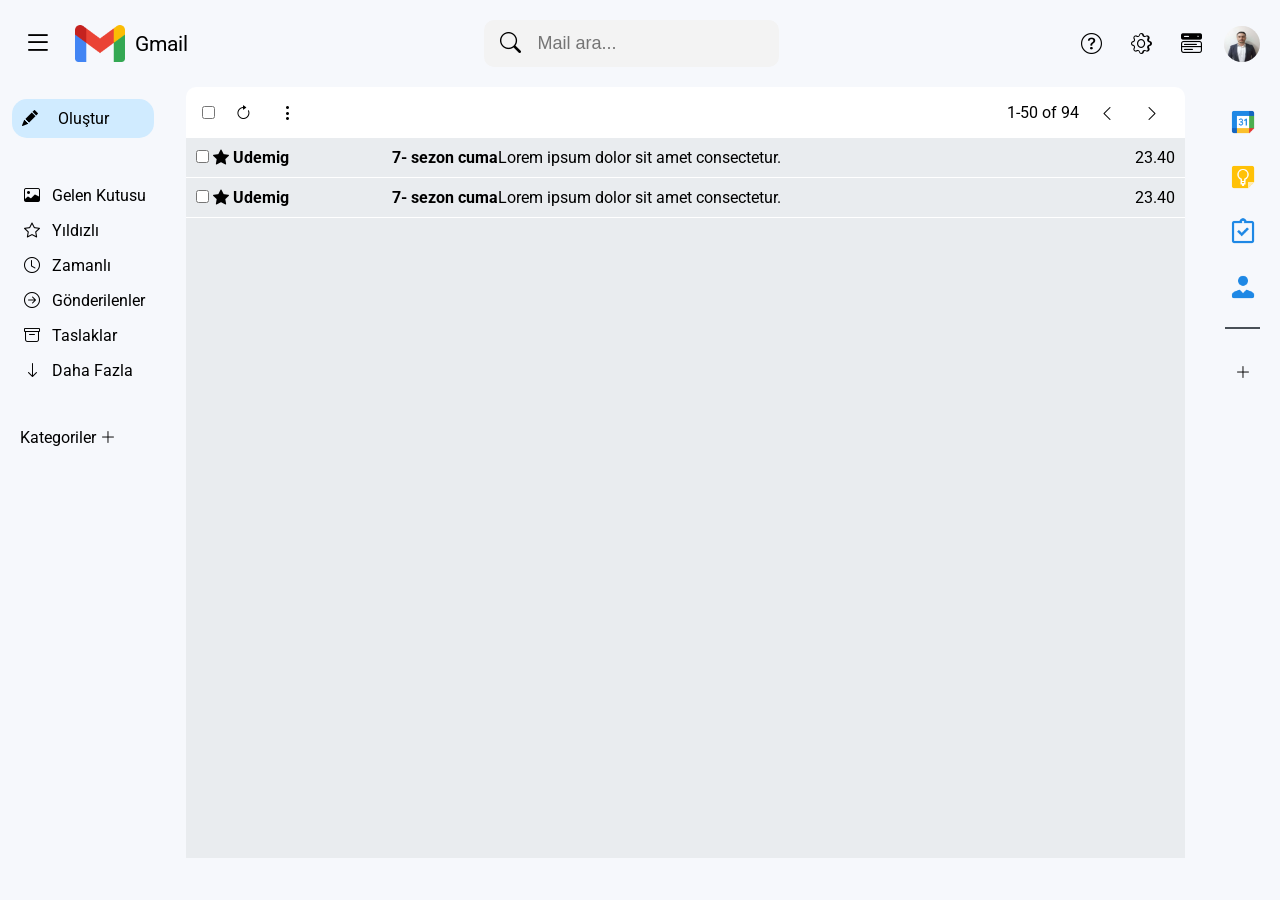
==== index.html @ 3d448de2 "first commit" ====
<!DOCTYPE html>
<html lang="en">

<head>
    <meta charset="UTF-8" />
    <meta name="viewport" content="width=device-width, initial-scale=1.0" />
    <link rel="stylesheet" href="https://cdn.jsdelivr.net/npm/bootstrap-icons@1.11.0/font/bootstrap-icons.css" />
    <link rel="stylesheet" href="styles/style.css" />
    <title>Gmail</title>
</head>

<body>
    <header>
        <div class="left">
            <div id="menu" class="icon">
                <i class="bi bi-list"></i>
            </div>
            <img src="/assets/gmail-logo.webp" alt="" />
            <span>Gmail</span>
        </div>

        <div class="middle">
            <form>
                <div class="icon">
                    <i class="bi bi-search"></i>
                </div>
                <input placeholder="Mail ara..." type="text" />
            </form>
        </div>

        <div class="right">
            <i class="bi bi-question-circle"></i>
            <i class="bi bi-gear"></i>
            <i class="bi bi-menu-button-wide-fill"></i>
            <img src="assets/man.jpg" />
        </div>
    </header>

    <section>
        <nav>
            <div class="create">
                <i class="bi bi-pencil-fill"></i>
                <span>Oluştur</span>
            </div>

            <ul class="categories">
                <!-- <li>
                    <i class="bi bi-image"></i>
                    <span>Gelen Kutusu</span>
                </li> -->
            </ul>

            <div class="bottom">
                <span>Kategoriler</span>
                <i class="bi bi-plus-lg"></i>
            </div>
        </nav>

        <main>
            <div class="top">
                <div class="left">
                    <input type="checkbox" />
                    <i class="bi bi-arrow-clockwise"></i>
                    <i class="bi bi-three-dots-vertical"></i>
                </div>
                <div class="right">
                    <p>1-50 of 94</p>
                    <i class="bi bi-chevron-left"></i>
                    <i class="bi bi-chevron-right"></i>
                </div>
            </div>
            <div class="mails">
                <div class="mail">
                    <div class="info">
                        <input type="checkbox" />
                        <i class="bi bi-star-fill"></i>
                        <b>Udemig</b>
                    </div>
                    <div class="content">
                        <p class="title">7- sezon cuma</p>
                        <p>Lorem ipsum dolor sit amet consectetur.</p>
                    </div>
                    <p class="time">23.40</p>
                </div>

                <div class="mail">
                    <div class="info">
                        <input type="checkbox" />
                        <i class="bi bi-star-fill"></i>
                        <b>Udemig</b>
                    </div>
                    <div class="content">
                        <p class="title">7- sezon cuma</p>
                        <p>Lorem ipsum dolor sit amet consectetur.</p>
                    </div>
                    <p class="time">23.40</p>
                </div>
            </div>
        </main>

        <aside>
            <img src="/assets/calendar-48.png" />
            <img src="/assets/keep-48.png" />
            <img src="/assets/task-48.png" />
            <img src="/assets/account-48.png" />
            <span></span>
            <i class="bi bi-plus-lg icon"></i>
        </aside>
    </section>

    <script type="module" src="main.js"></script>
</body>

</html>
---- styles/style.css ----
@import url("https://fonts.googleapis.com/css2?family=Roboto:wght@100;300;400;500;700;900&display=swap");
.between, main .top .right, main .top, header .right, header {
  display: flex;
  align-items: center;
  justify-content: space-between;
}

.icon, aside img, main .top i, header .right i {
  width: 35px;
  height: 35px;
  display: grid;
  place-items: center;
  border-radius: 50%;
  cursor: pointer;
  transition: background 0.3s;
}
.icon:hover, aside img:hover, main .top i:hover, header .right i:hover {
  background: #d8dbdd;
}

* {
  margin: 0;
  padding: 0;
  box-sizing: border-box;
}

body {
  font-family: "roboto";
  background: #f6f8fc;
}

header {
  padding: 20px;
  gap: 20px;
  font-size: 21px;
}
header .left {
  display: flex;
  align-items: center;
  gap: 10px;
}
header .left i {
  font-size: 29px;
}
header .left img {
  width: 50px;
  margin-left: 10px;
}
header .middle form {
  display: flex;
  background: rgb(243, 243, 243);
  padding: 6px 9px;
  gap: 10px;
  border-radius: 10px;
}
header .middle form input {
  border: none;
  outline: none;
  font-size: 18px;
  background: transparent;
}
@media (max-width: 750px) {
  header .middle {
    display: none;
  }
}
header .right {
  gap: 15px;
}
header .right img {
  border-radius: 50%;
  height: 36px;
  width: 36px;
}

section {
  display: flex;
  gap: 20px;
}

nav {
  display: flex;
  flex-direction: column;
  padding: 12px;
  gap: 40px;
}
nav .create {
  background: #d0ebff;
  border-radius: 15px;
  padding: 10px;
  display: flex;
  gap: 20px;
  cursor: pointer;
  transition: box-shadow 0.3s;
}
nav .create:hover {
  box-shadow: 2px 2px 10px gray;
}
nav ul {
  display: grid;
  font-size: 16px;
}
nav ul li {
  padding: 8px;
  margin-left: 4px;
  display: flex;
  gap: 12px;
  border-radius: 0 20px 20px 0;
  cursor: pointer;
}
nav ul li:hover {
  background: #d0ebff;
}
nav ul li i, nav ul li span {
  pointer-events: none;
}
nav .active {
  background: #d0ebff;
}
nav .bottom {
  margin-left: 8px;
  gap: 5px;
}

.hide span {
  display: none;
}

main {
  flex-grow: 1;
}
main .top {
  background: white;
  border-radius: 10px 10px 0 0;
  padding: 8px 16px;
}
main .top .left {
  display: flex;
  gap: 10px;
}
main .top .right {
  gap: 10px;
}
main .mails {
  height: 80vh;
  background: #e9ecef;
}

.mail {
  display: grid;
  align-items: center;
  justify-content: space-between;
  grid-template-columns: 1fr 3fr 1fr;
  font-size: 16px;
  padding: 10px;
  border-bottom: 1px solid white;
}
.mail .content {
  display: flex;
}
.mail .content .title {
  font-weight: bold;
}
.mail .time {
  text-align: end;
}

aside {
  display: flex;
  flex-direction: column;
  align-items: center;
  gap: 25px;
  padding: 20px;
}
aside span {
  background: #495057;
  width: 100%;
  height: 2px;
}
aside img {
  cursor: pointer;
  width: 30px;
  height: 30px;
}
@media (max-width: 750px) {
  aside {
    display: none;
  }
}/*# sourceMappingURL=style.css.map */
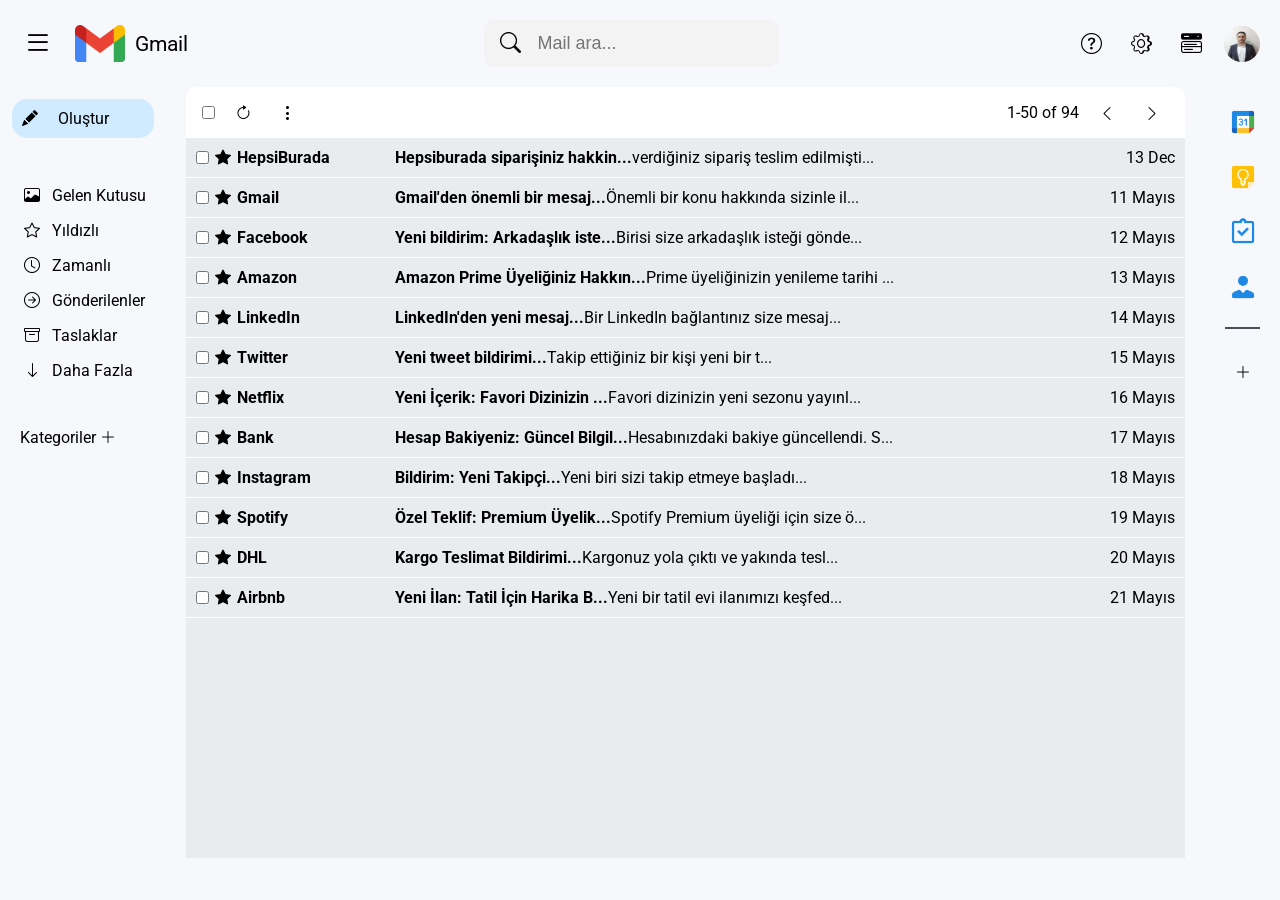
==== commit 5332cba8: "add mails" ====
--- a/index.html
+++ b/index.html
@@ -1,76 +1,78 @@
 <!DOCTYPE html>
 <html lang="en">
-
-<head>
+  <head>
     <meta charset="UTF-8" />
     <meta name="viewport" content="width=device-width, initial-scale=1.0" />
-    <link rel="stylesheet" href="https://cdn.jsdelivr.net/npm/bootstrap-icons@1.11.0/font/bootstrap-icons.css" />
+    <link
+      rel="stylesheet"
+      href="https://cdn.jsdelivr.net/npm/bootstrap-icons@1.11.0/font/bootstrap-icons.css"
+    />
     <link rel="stylesheet" href="styles/style.css" />
     <title>Gmail</title>
-</head>
+  </head>
 
-<body>
+  <body>
     <header>
-        <div class="left">
-            <div id="menu" class="icon">
-                <i class="bi bi-list"></i>
-            </div>
-            <img src="/assets/gmail-logo.webp" alt="" />
-            <span>Gmail</span>
+      <div class="left">
+        <div id="menu" class="icon">
+          <i class="bi bi-list"></i>
         </div>
+        <img src="/assets/gmail-logo.webp" alt="" />
+        <span>Gmail</span>
+      </div>
 
-        <div class="middle">
-            <form>
-                <div class="icon">
-                    <i class="bi bi-search"></i>
-                </div>
-                <input placeholder="Mail ara..." type="text" />
-            </form>
-        </div>
+      <div class="middle">
+        <form>
+          <div class="icon">
+            <i class="bi bi-search"></i>
+          </div>
+          <input placeholder="Mail ara..." type="text" />
+        </form>
+      </div>
 
-        <div class="right">
-            <i class="bi bi-question-circle"></i>
-            <i class="bi bi-gear"></i>
-            <i class="bi bi-menu-button-wide-fill"></i>
-            <img src="assets/man.jpg" />
-        </div>
+      <div class="right">
+        <i class="bi bi-question-circle"></i>
+        <i class="bi bi-gear"></i>
+        <i class="bi bi-menu-button-wide-fill"></i>
+        <img src="assets/man.jpg" />
+      </div>
     </header>
 
     <section>
-        <nav>
-            <div class="create">
-                <i class="bi bi-pencil-fill"></i>
-                <span>Oluştur</span>
-            </div>
+      <nav>
+        <div class="create">
+          <i class="bi bi-pencil-fill"></i>
+          <span>Oluştur</span>
+        </div>
 
-            <ul class="categories">
-                <!-- <li>
+        <ul class="categories">
+          <!-- <li>
                     <i class="bi bi-image"></i>
                     <span>Gelen Kutusu</span>
                 </li> -->
-            </ul>
+        </ul>
 
-            <div class="bottom">
-                <span>Kategoriler</span>
-                <i class="bi bi-plus-lg"></i>
-            </div>
-        </nav>
+        <div class="bottom">
+          <span>Kategoriler</span>
+          <i class="bi bi-plus-lg"></i>
+        </div>
+      </nav>
 
-        <main>
-            <div class="top">
-                <div class="left">
-                    <input type="checkbox" />
-                    <i class="bi bi-arrow-clockwise"></i>
-                    <i class="bi bi-three-dots-vertical"></i>
-                </div>
-                <div class="right">
-                    <p>1-50 of 94</p>
-                    <i class="bi bi-chevron-left"></i>
-                    <i class="bi bi-chevron-right"></i>
-                </div>
-            </div>
-            <div class="mails">
-                <div class="mail">
+      <main>
+        <div class="top">
+          <div class="left">
+            <input type="checkbox" />
+            <i class="bi bi-arrow-clockwise"></i>
+            <i class="bi bi-three-dots-vertical"></i>
+          </div>
+          <div class="right">
+            <p>1-50 of 94</p>
+            <i class="bi bi-chevron-left"></i>
+            <i class="bi bi-chevron-right"></i>
+          </div>
+        </div>
+        <div class="mails">
+          <!-- <div class="mail">
                     <div class="info">
                         <input type="checkbox" />
                         <i class="bi bi-star-fill"></i>
@@ -81,34 +83,35 @@
                         <p>Lorem ipsum dolor sit amet consectetur.</p>
                     </div>
                     <p class="time">23.40</p>
-                </div>
+                </div> -->
+        </div>
+      </main>
 
-                <div class="mail">
-                    <div class="info">
-                        <input type="checkbox" />
-                        <i class="bi bi-star-fill"></i>
-                        <b>Udemig</b>
-                    </div>
-                    <div class="content">
-                        <p class="title">7- sezon cuma</p>
-                        <p>Lorem ipsum dolor sit amet consectetur.</p>
-                    </div>
-                    <p class="time">23.40</p>
-                </div>
-            </div>
-        </main>
-
-        <aside>
-            <img src="/assets/calendar-48.png" />
-            <img src="/assets/keep-48.png" />
-            <img src="/assets/task-48.png" />
-            <img src="/assets/account-48.png" />
-            <span></span>
-            <i class="bi bi-plus-lg icon"></i>
-        </aside>
+      <aside>
+        <img src="/assets/calendar-48.png" />
+        <img src="/assets/keep-48.png" />
+        <img src="/assets/task-48.png" />
+        <img src="/assets/account-48.png" />
+        <span></span>
+        <i class="bi bi-plus-lg icon"></i>
+      </aside>
     </section>
 
+    <div class="modal-wrapper">
+      <form class="modal">
+        <div class="header">
+          <h5>Yeni İleti</h5>
+          <div>
+            <button type="button" class="close-modal"><span>X</span></button>
+          </div>
+        </div>
+        <input placeholder="Kime" type="text" />
+        <input placeholder="Konu" type="text" />
+        <textarea></textarea>
+        <button type="submit" id="send">Gönder</button>
+      </form>
+    </div>
+
     <script type="module" src="main.js"></script>
-</body>
-
-</html>+  </body>
+</html>
--- a/styles/style.css
+++ b/styles/style.css
@@ -16,6 +16,80 @@
 }
 .icon:hover, aside img:hover, main .top i:hover, header .right i:hover {
   background: #d8dbdd;
+}
+
+.modal-wrapper {
+  position: fixed;
+  top: 0;
+  left: 0;
+  background: rgba(0, 0, 0, 0.529);
+  width: 100%;
+  height: 100%;
+  display: none;
+  place-items: center;
+}
+
+.modal {
+  background: white;
+  width: 80%;
+  max-width: 700px;
+  height: 90%;
+  display: flex;
+  flex-direction: column;
+  border-radius: 10px;
+}
+.modal input {
+  border: none;
+  border-bottom: 1px solid rgba(128, 128, 128, 0.712);
+  padding: 10px;
+  margin: 0 6px;
+  outline: none;
+}
+.modal textarea {
+  width: 100%;
+  height: 100%;
+  border: none;
+  resize: none;
+  outline: none;
+  padding: 16px;
+  font-family: "roboto";
+  border-radius: 10px;
+}
+.modal #send {
+  width: 140px;
+  border: none;
+  padding: 14px;
+  border-radius: 50px;
+  background: #1b61d1;
+  color: white;
+  margin: 10px;
+  cursor: pointer;
+}
+.modal #send:hover {
+  background: #0353d3;
+}
+
+.modal .header {
+  display: flex;
+  justify-content: space-between;
+  padding: 10px;
+  background: rgb(190, 191, 192);
+  border-radius: 10px 10px 0 0;
+  font-size: 20px;
+}
+.modal .header button {
+  border: none;
+  width: 30px;
+  height: 30px;
+  border-radius: 50%;
+  display: grid;
+  place-items: center;
+  cursor: pointer;
+  transition: all 0.3s;
+}
+.modal .header button:hover {
+  background: gray;
+  color: white;
 }
 
 * {
@@ -111,7 +185,8 @@
 nav ul li:hover {
   background: #d0ebff;
 }
-nav ul li i, nav ul li span {
+nav ul li i,
+nav ul li span {
   pointer-events: none;
 }
 nav .active {
@@ -154,6 +229,15 @@
   font-size: 16px;
   padding: 10px;
   border-bottom: 1px solid white;
+  -moz-column-gap: 5px;
+       column-gap: 5px;
+}
+.mail:hover {
+  box-shadow: 0 0 30px rgba(128, 128, 128, 0.408);
+}
+.mail .info {
+  display: flex;
+  gap: 6px;
 }
 .mail .content {
   display: flex;
@@ -161,8 +245,15 @@
 .mail .content .title {
   font-weight: bold;
 }
+.mail .content .title,
+.mail .content .text {
+  white-space: nowrap;
+  text-overflow: ellipsis;
+  overflow: hidden;
+}
 .mail .time {
   text-align: end;
+  white-space: nowrap;
 }
 
 aside {
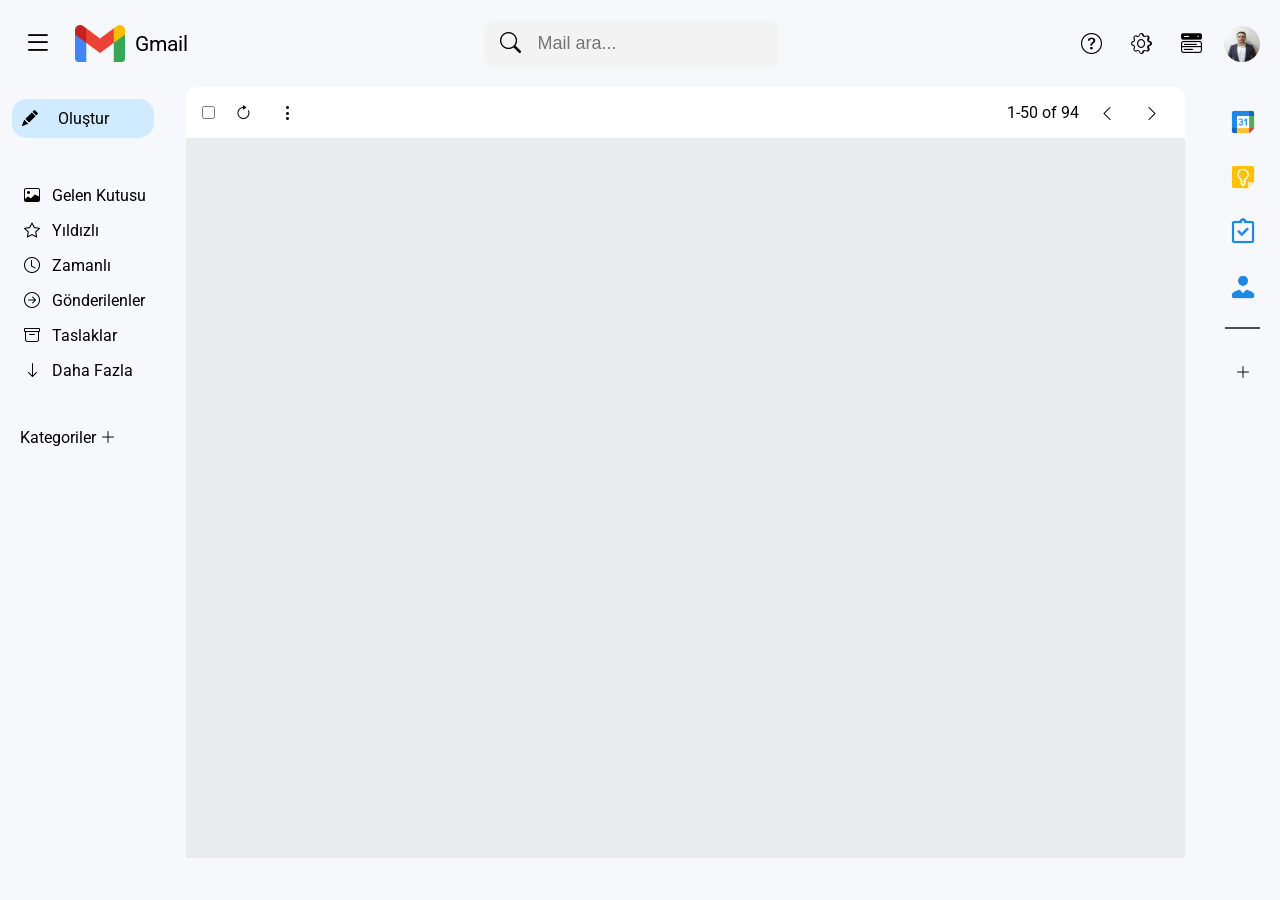
==== commit 1f6602c8: "add and delete mails" ====
--- a/index.html
+++ b/index.html
@@ -1,7 +1,6 @@
 <!DOCTYPE html>
 <html lang="en">
   <head>
-    <meta charset="UTF-8" />
     <meta name="viewport" content="width=device-width, initial-scale=1.0" />
     <link
       rel="stylesheet"
--- a/styles/style.css
+++ b/styles/style.css
@@ -255,6 +255,20 @@
   text-align: end;
   white-space: nowrap;
 }
+.mail #delete {
+  display: none;
+  border: none;
+  font-size: 15px;
+  background: none;
+  cursor: pointer;
+  text-align: end;
+}
+.mail:hover > .time {
+  display: none;
+}
+.mail:hover > #delete {
+  display: block;
+}
 
 aside {
   display: flex;
